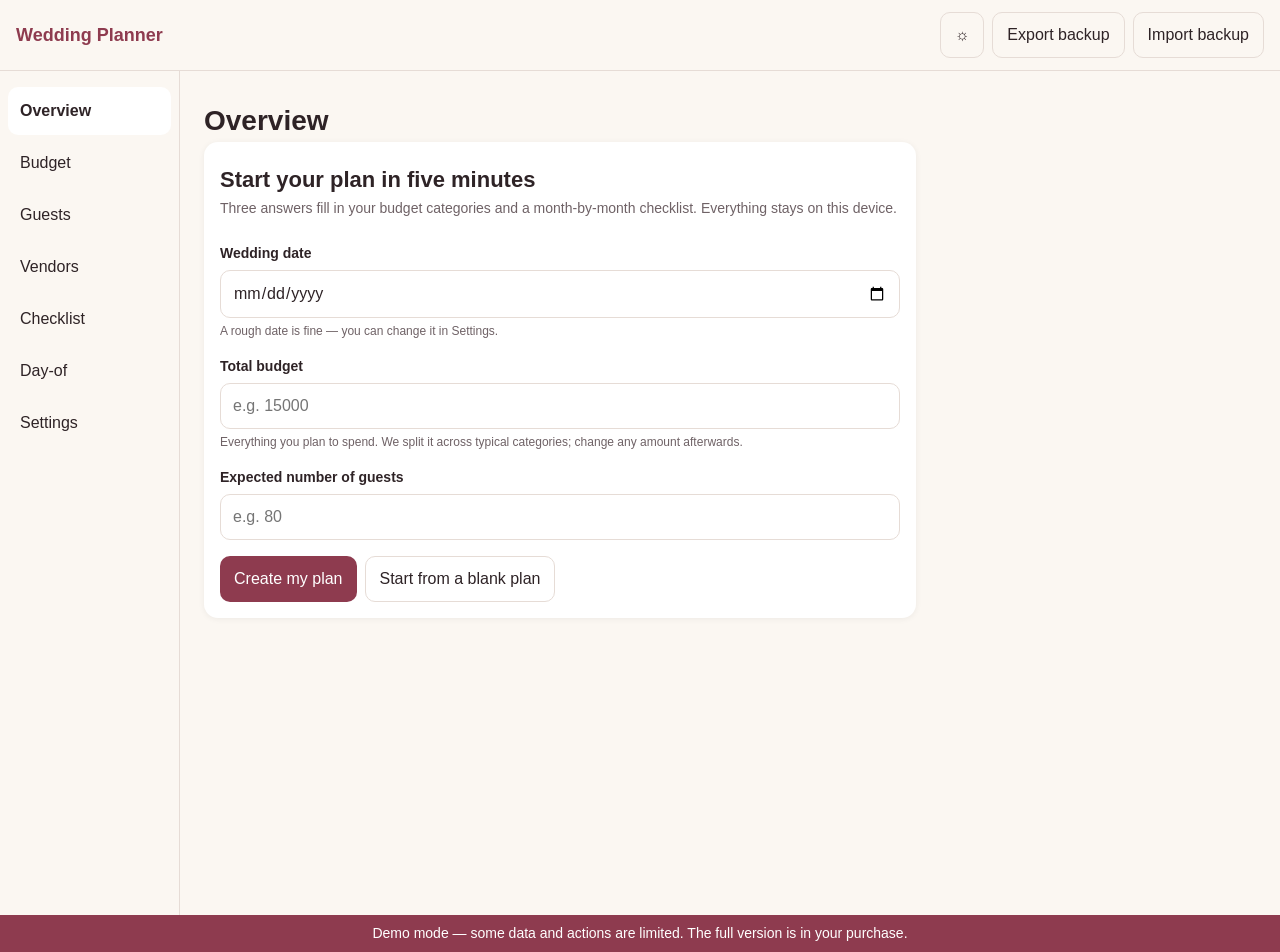
==== docs/index.html @ 84b7dcd5 "Initial deploy" ====
<!doctype html>
<html lang="en">
<head>
<meta charset="utf-8">
<meta name="viewport" content="width=device-width, initial-scale=1">
<title>Wedding Planner</title>
<style>
/* Design tokens — single source of truth for colors/spacing/radius/shadow/fonts.
   tools/app_template.html (the "simple" architecture) hand-syncs its own inline
   :root block to these same names/values (see tests/test_app.py's token-drift
   test) since it must stay single-file and can't @import this file. Change a
   value here AND there, never one without the other. */
/* Breakpoints (documented here, not as custom properties — media queries need
   literal px): 480 = small phone, 680 = nav collapses to a top bar (see
   01_components.css), 960 = wide desktop (two-column dashboard/workspace layouts
   via .grid-2, see 01_components.css). */
:root {
  --color-bg: #FBF7F2;
  --color-ink: #2E2326;
  --color-accent: #A8506A;
  --color-card: #fff;
  --color-muted: #6f6266;
  --color-border: #e6dcd6;
  --color-danger: #B3434B;

  /* Semantic feedback colors (banners, inline validation) — tinted background +
     an ink-like text color, same pairing convention as --color-danger above. */
  --color-success: #2F6B4F;
  --color-success-bg: #E3F0E7;
  --color-warning: #8A5A00;
  --color-warning-bg: #FBF0D9;
  --color-info: #2C5F8A;
  --color-info-bg: #E4EEF5;
  --color-error-bg: #F7E3E4;

  /* Solid button-background colors. Deliberately FIXED — the same value in both
     light and dark mode, unlike --color-accent/--color-danger above (which stay
     theme-adaptive for foreground/decorative use: chart fills, icons, borders,
     where lightening in dark mode is correct). A theme-adaptive color that gets
     LIGHTER in dark mode is wrong for a solid button background carrying white
     text — tests/test_app.py's contrast tests + validators/app_check.py's
     check_color_contrast verify these two pairs hold >= 4.5:1 in both themes. */
  --color-primary: #8E3B4F;
  --color-on-primary: #fff;
  --color-danger-strong: #B3434B;
  --color-on-danger: #fff;

  --space-1: 4px;
  --space-2: 8px;
  --space-3: 12px;
  --space-4: 16px;
  --space-5: 24px;
  --space-6: 32px;

  --radius-sm: 10px;
  --radius-md: 14px;
  --radius-lg: 16px;
  --radius-full: 999px;

  --shadow-sm: 0 1px 6px rgba(0, 0, 0, .06);
  --shadow-md: 0 8px 24px rgba(0, 0, 0, .14);

  /* Type scale. h1/h2/h3 below use these; .text-sm/.text-xs/.caption are utility
     classes for secondary copy — see 01_components.css. */
  --text-xs: 0.75rem;
  --text-sm: 0.875rem;
  --text-base: 1rem;
  --text-lg: 1.125rem;
  --text-xl: 1.375rem;
  --text-2xl: 1.75rem;
  --leading-tight: 1.25;
  --leading-normal: 1.5;

  /* Named after the same brand families tools/fonts/ ships (used in the guide
     PDFs via tools/pdf_kit.py) — a browser with them installed renders on-brand;
     everyone else falls back to a clean system stack. The TTFs themselves are
     not embedded here (keeps the self-contained HTML small — see CLAUDE.md). */
  --font-body: "Nunito Sans", -apple-system, "Segoe UI", Roboto, Helvetica, Arial, sans-serif;
  --font-heading: "Quicksand", -apple-system, "Segoe UI", Roboto, Helvetica, Arial, sans-serif;
}
:root[data-theme="dark"] {
  --color-bg: #1D1619;
  --color-ink: #F0E6E8;
  --color-accent: #E0A0B2;
  --color-card: #29202A;
  --color-muted: #b3a5a9;
  --color-border: #43343a;
  --color-danger: #e58a92;

  --color-success: #8FCBA8;
  --color-success-bg: #1E3A2B;
  --color-warning: #E8C067;
  --color-warning-bg: #3A2F12;
  --color-info: #8FC1E8;
  --color-info-bg: #1C3246;
  --color-error-bg: #3A1F21;

  /* --color-primary/--color-on-primary/--color-danger-strong/--color-on-danger
     intentionally NOT overridden here — see the base :root comment above. */
}

* { box-sizing: border-box; }
body { margin: 0; font-family: var(--font-body); font-size: var(--text-base); line-height: var(--leading-normal); background: var(--color-bg); color: var(--color-ink); }
h1, h2, h3 { font-family: var(--font-heading); line-height: var(--leading-tight); margin: var(--space-2) 0 var(--space-1); }
h1 { font-size: var(--text-2xl); }
h2 { font-size: var(--text-xl); }
h3 { font-size: var(--text-lg); }

@media (prefers-reduced-motion: reduce) {
  *, *::before, *::after {
    animation-duration: 0.01ms !important;
    animation-iteration-count: 1 !important;
    transition-duration: 0.01ms !important;
    scroll-behavior: auto !important;
  }
}


/* Structural layout + reusable component classes. Shares every color/spacing/radius
   token with tools/app_template.html's inline <style> (see 00_tokens.css's header) —
   keep both in sync, verified by tests/test_app.py's token-drift/component tests. */
#app-header { display: flex; align-items: center; justify-content: space-between; padding: var(--space-3) var(--space-4); border-bottom: 1px solid var(--color-border); }
#app-controls { display: flex; gap: var(--space-2); }
#app-body { display: flex; min-height: calc(100vh - 56px); }
#view-nav { display: flex; flex-direction: column; gap: var(--space-1); width: 180px; padding: var(--space-4) var(--space-2); border-right: 1px solid var(--color-border); flex-shrink: 0; }
#view-nav button { text-align: left; background: transparent; border: 0; padding: var(--space-3) var(--space-3); border-radius: var(--radius-sm); font: inherit; color: var(--color-ink); cursor: pointer; }
#view-nav button[aria-current="page"] { background: var(--color-card); font-weight: 600; }
#view-root { flex: 1; padding: var(--space-5) var(--space-5) 60px; max-width: 760px; }
/* h1/h2/h3 sizing comes from 00_tokens.css's type scale. */
p.sub { margin: 0 0 var(--space-5); color: var(--color-muted); font-size: var(--text-sm); }

.card { background: var(--color-card); border-radius: var(--radius-md); padding: var(--space-4); margin-bottom: var(--space-4); box-shadow: var(--shadow-sm); }
.row { display: flex; gap: var(--space-2); }

input[type=text], input[type=number], textarea {
  flex: 1; min-width: 0; font: inherit; padding: 10px 12px;
  border: 1px solid var(--color-border); border-radius: var(--radius-sm);
  background: var(--color-card); color: var(--color-ink);
}

/* background/color use the FIXED --color-primary/--color-danger-strong pair (see
   00_tokens.css) — not --color-accent/--color-danger, whose dark-mode-lightened
   values drop white-text contrast well below WCAG AA when used as a solid fill. */
button { font: inherit; padding: 10px 14px; border: 0; border-radius: var(--radius-sm); background: var(--color-primary); color: var(--color-on-primary); cursor: pointer; }
button.ghost { background: transparent; color: var(--color-ink); border: 1px solid var(--color-border); }
button.danger { background: var(--color-danger-strong); color: var(--color-on-danger); }

:focus-visible { outline: 2px solid var(--color-accent); outline-offset: 2px; }

ul { list-style: none; padding: 0; margin: var(--space-3) 0 0; }
li { display: flex; align-items: center; justify-content: space-between; gap: var(--space-2); padding: 10px 0; border-top: 1px solid var(--color-border); }

/* Uses the fixed --color-primary pair, same contrast reasoning as buttons above —
   a persistent banner has the same white-text-on-solid-fill requirement. */
#demo-banner { text-align: center; padding: var(--space-2); margin: 0; background: var(--color-primary); color: var(--color-on-primary); font-size: var(--text-sm); }
#demo-banner[hidden] { display: none; }

/* Empty-state: a single reusable pattern for "nothing here yet" sections. */
.empty-state { text-align: center; padding: 40px var(--space-4); color: var(--color-muted); }
.empty-state strong { display: block; color: var(--color-ink); margin-bottom: var(--space-1); }

/* Toast/snackbar: transient feedback, dismissed by the caller via [hidden]. */
.toast {
  position: fixed; left: 50%; bottom: var(--space-4); transform: translateX(-50%);
  background: var(--color-ink); color: var(--color-bg); padding: 10px var(--space-4);
  border-radius: var(--radius-sm); box-shadow: var(--shadow-sm); font-size: .9rem;
}
.toast[hidden] { display: none; }

/* Banner/alert: persistent inline feedback (validation summaries, zone warnings),
   distinct from the transient floating .toast above. One semantic variant class
   required: success|warning|error|info. */
.banner { display: flex; align-items: flex-start; gap: var(--space-2); padding: var(--space-3) var(--space-4); border-radius: var(--radius-sm); font-size: var(--text-sm); margin-bottom: var(--space-4); }
.banner.success { background: var(--color-success-bg); color: var(--color-success); }
.banner.warning { background: var(--color-warning-bg); color: var(--color-warning); }
.banner.error { background: var(--color-error-bg); color: var(--color-danger); }
.banner.info { background: var(--color-info-bg); color: var(--color-info); }

/* Form field group: label + control + optional help text + error state. Wrap any
   existing input/textarea/select in a .field; add .has-error plus a .field-error
   element (role="alert" so screen readers announce it) when validation fails. */
.field { margin-bottom: var(--space-4); }
.field label { display: block; margin-bottom: 6px; font-weight: 600; font-size: var(--text-sm); }
.field .help { display: block; margin-top: 4px; color: var(--color-muted); font-size: var(--text-xs); }
.field.has-error input, .field.has-error textarea, .field.has-error select { border-color: var(--color-danger); }
.field-error { display: block; margin-top: 4px; color: var(--color-danger); font-size: var(--text-xs); }
select {
  flex: 1; min-width: 0; font: inherit; padding: 10px 12px;
  border: 1px solid var(--color-border); border-radius: var(--radius-sm);
  background: var(--color-card); color: var(--color-ink);
}

/* Table: header row, row separators, a horizontal-scroll wrapper for narrow
   screens so a wide table never breaks layout instead of silently clipping. */
.table-scroll { overflow-x: auto; margin-bottom: var(--space-4); }
table.table { width: 100%; border-collapse: collapse; font-size: var(--text-sm); }
table.table th { text-align: left; padding: var(--space-2) var(--space-3); color: var(--color-muted); font-weight: 600; border-bottom: 1px solid var(--color-border); }
table.table td { padding: var(--space-2) var(--space-3); border-bottom: 1px solid var(--color-border); }
table.table tbody tr:hover { background: var(--color-bg); }

/* Tabs: role="tablist"/"tab"/"tabpanel" convention. Toggling is handled by
   App.ui.initTabs(root) in main.js — this is presentation only. */
.tabs { display: flex; gap: var(--space-1); border-bottom: 1px solid var(--color-border); margin-bottom: var(--space-4); }
.tabs [role="tab"] { background: transparent; border: 0; border-bottom: 2px solid transparent; border-radius: 0; padding: var(--space-2) var(--space-3); color: var(--color-muted); cursor: pointer; }
.tabs [role="tab"][aria-selected="true"] { color: var(--color-ink); border-bottom-color: var(--color-primary); font-weight: 600; }
[role="tabpanel"][hidden] { display: none; }

/* Loading: a CSS-only spinner and a skeleton shimmer block. Both go static under
   prefers-reduced-motion (see 00_tokens.css's global rule). */
.spinner { width: 20px; height: 20px; border-radius: var(--radius-full); border: 2.5px solid var(--color-border); border-top-color: var(--color-primary); animation: spin 0.8s linear infinite; display: inline-block; }
@keyframes spin { to { transform: rotate(360deg); } }
.skeleton { background: var(--color-border); border-radius: var(--radius-sm); animation: skeleton-pulse 1.4s ease-in-out infinite; }
@keyframes skeleton-pulse { 0%, 100% { opacity: 1; } 50% { opacity: .5; } }

/* Modal: native <dialog> — no extra JS library needed for open/close/backdrop.
   .modal-header/.modal-body/.modal-footer are an optional structural convention
   for anything beyond a one-line confirm. */
dialog.modal { border: 0; border-radius: var(--radius-lg); padding: var(--space-5); max-width: 420px; width: 90%; box-shadow: var(--shadow-md); background: var(--color-card); color: var(--color-ink); }
dialog.modal::backdrop { background: rgba(0, 0, 0, .4); }
.modal-header { font-family: var(--font-heading); font-size: var(--text-lg); font-weight: 600; margin-bottom: var(--space-3); }
.modal-body { margin-bottom: var(--space-4); }
.modal-footer { display: flex; justify-content: flex-end; gap: var(--space-2); }

/* Accordion: native <details>/<summary> — Help/FAQ sections, no JS required. */
details.accordion { border-bottom: 1px solid var(--color-border); padding: var(--space-3) 0; }
details.accordion summary { cursor: pointer; font-weight: 600; }
details.accordion[open] summary { color: var(--color-primary); }
details.accordion .answer { margin-top: var(--space-2); color: var(--color-ink); }

/* Layout utilities for dashboard/workspace views: .stack is the default vertical
   flow (explicit for readability); .grid-2 goes two columns at >=680px. */
.stack { display: flex; flex-direction: column; gap: var(--space-4); }
.grid-2 { display: grid; grid-template-columns: 1fr; gap: var(--space-4); }
@media (min-width: 680px) {
  .grid-2 { grid-template-columns: 1fr 1fr; }
}

@media (max-width: 680px) {
  #app-body { flex-direction: column; }
  #view-nav { flex-direction: row; width: auto; overflow-x: auto; border-right: 0; border-bottom: 1px solid var(--color-border); }
  #view-root { max-width: none; padding: var(--space-4); }
  .tabs { overflow-x: auto; }
}


/* Wedding-planner additions on top of the shared design system. Colors come from the
   tokens in 00_tokens.css — no hard-coded hex here. */
#app-title { font-family: var(--font-heading); font-size: var(--text-lg); color: var(--color-primary); }
:root[data-theme="dark"] #app-title { color: var(--color-accent); }

input[type=date], input[type=time], input[type=text], input[type=number], select {
  width: 100%; font: inherit; padding: 10px 12px; border: 1px solid var(--color-border);
  border-radius: var(--radius-sm); background: var(--color-card); color: var(--color-ink);
}
.field input, .field select { width: 100%; }
input[type=checkbox] { width: 20px; height: 20px; accent-color: var(--color-primary); flex-shrink: 0; margin: 0; }
button.small { padding: 6px 10px; font-size: var(--text-sm); }
.row.wrap { flex-wrap: wrap; }
.caption { color: var(--color-muted); font-size: var(--text-xs); }
.nowrap { white-space: nowrap; }
.neg { color: var(--color-danger); font-weight: 600; }
table.table input.cell-input { width: 7.5em; padding: 6px 8px; }
table.table input.cell-input.invalid { border-color: var(--color-danger); }
tr.row-over td { background: var(--color-error-bg); }
tr.total-row td { font-weight: 700; border-top: 2px solid var(--color-border); }
table.table td select { width: auto; padding: 6px 8px; }

.stat-grid { display: grid; grid-template-columns: repeat(auto-fit, minmax(150px, 1fr)); gap: var(--space-3); margin-bottom: var(--space-4); }
.stat { background: var(--color-card); border-radius: var(--radius-md); padding: var(--space-3) var(--space-4); box-shadow: var(--shadow-sm); display: flex; flex-direction: column; gap: 2px; min-width: 0; }
.stat-label { font-size: var(--text-xs); color: var(--color-muted); text-transform: uppercase; letter-spacing: .04em; }
.stat-value { font-family: var(--font-heading); font-size: var(--text-xl); color: var(--color-primary); overflow-wrap: anywhere; }
:root[data-theme="dark"] .stat-value { color: var(--color-accent); }
.stat.bad .stat-value { color: var(--color-danger); }
.stat-sub { font-size: var(--text-xs); color: var(--color-muted); overflow-wrap: anywhere; }

.badge { font-size: var(--text-xs); color: var(--color-muted); border: 1px solid var(--color-border); border-radius: var(--radius-full); padding: 2px 10px; white-space: nowrap; }
label.check { display: flex; align-items: center; gap: var(--space-3); cursor: pointer; flex: 1; min-width: 0; }
label.check.done span { text-decoration: line-through; color: var(--color-muted); }
.progress { height: 10px; background: var(--color-border); border-radius: var(--radius-full); margin-top: var(--space-2); overflow: hidden; }
.progress > span { display: block; height: 100%; background: var(--color-primary); }
li { flex-wrap: wrap; }

#print-area { display: none; }
@media print {
  body.printing #app, body.printing dialog { display: none !important; }
  body.printing #print-area { display: block; padding: 0; color: #000; background: #fff; }
  body.printing .table { font-size: 12pt; }
  body.printing table.table th, body.printing table.table td { border-bottom: 1px solid #999; color: #000; }
}

</style>
</head>
<body>
<div id="app">
  <header id="app-header">
    <strong id="app-title">Wedding Planner</strong>
    <div id="app-controls">
      <button id="themeToggle" type="button" class="ghost" aria-label="Toggle dark mode">&#9788;</button>
      <button id="exportBtn" type="button" class="ghost">Export backup</button>
      <button id="importBtn" type="button" class="ghost">Import backup</button>
      <input id="importFile" type="file" accept="application/json" hidden>
    </div>
  </header>
  <div id="app-body">
    <nav id="view-nav" aria-label="Main navigation"></nav>
    <main id="view-root" data-active-view=""></main>
  </div>
  <p id="demo-banner" hidden>Demo mode — some data and actions are limited. The full version is in your purchase.</p>
</div>
<script>
window.APP_DEMO_MODE = true;

/* Minimal hash router. Each module (app_src/modules/*.js) registers a view on
 * App.views[id] = {navLabel, render(root)} and pushes id onto App.nav, in the order
 * it should appear in the nav. render(root) MUST set root.dataset.activeView = id and
 * replace root's content with that view's real markup (never just scroll to an anchor —
 * validators/app_check.py's multi-view check clicks every nav item and asserts both
 * data-active-view and the visible text actually change). */
(function () {
  window.App = window.App || { views: {}, nav: [] };

  function show(id) {
    var view = App.views[id];
    if (!view) {
      id = App.nav[0];
      view = App.views[id];
    }
    if (!view) return;
    view.render(document.getElementById('view-root'));
    document.querySelectorAll('#view-nav [data-nav]').forEach(function (b) {
      b.setAttribute('aria-current', b.dataset.nav === id ? 'page' : 'false');
    });
    if (location.hash !== '#' + id) location.hash = '#' + id;
  }

  function buildNav() {
    var nav = document.getElementById('view-nav');
    nav.innerHTML = '';
    App.nav.forEach(function (id) {
      var b = document.createElement('button');
      b.type = 'button';
      b.dataset.nav = id;
      b.textContent = App.views[id].navLabel;
      b.addEventListener('click', function () { show(id); });
      nav.appendChild(b);
    });
  }

  window.addEventListener('hashchange', function () { show(location.hash.slice(1)); });
  window.AppRouter = {
    init: function () {
      buildNav();
      show(location.hash.slice(1) || App.nav[0]);
    },
  };
})();


/* Shared helpers: safe DOM building (user-entered names are never parsed as HTML),
 * money in whole cents, dates, ids, the starting budget split and checklist, and a
 * print helper. Every view module below composes these. */
(function (g) {
  var App = g.App = g.App || { views: {}, nav: [] };

  /** h('div', {class, text, attrs:{}, on:{click}, dataset:{}}, ...children) */
  function h(tag, props) {
    var el = document.createElement(tag);
    var p = props || {};
    Object.keys(p).forEach(function (k) {
      var v = p[k];
      if (v == null || v === false) return;
      if (k === 'class') el.className = v;
      else if (k === 'text') el.textContent = v;
      else if (k === 'on') Object.keys(v).forEach(function (ev) { el.addEventListener(ev, v[ev]); });
      else if (k === 'dataset') Object.keys(v).forEach(function (d) { el.dataset[d] = v[d]; });
      else if (k === 'attrs') Object.keys(v).forEach(function (a) { if (v[a] != null && v[a] !== false) el.setAttribute(a, v[a] === true ? '' : v[a]); });
      else el[k] = v;
    });
    for (var i = 2; i < arguments.length; i++) append(el, arguments[i]);
    return el;
  }
  function append(el, child) {
    if (child == null || child === false) return;
    if (Array.isArray(child)) { child.forEach(function (c) { append(el, c); }); return; }
    el.appendChild(typeof child === 'string' || typeof child === 'number' ? document.createTextNode(String(child)) : child);
  }

  /* ---------- Money (whole cents) ---------- */
  function currency() { return App.store.get('currency', 'USD'); }
  function fmt(cents) {
    var c = Math.round(cents || 0);
    var whole = c % 100 === 0;
    try {
      return new Intl.NumberFormat(undefined, {
        style: 'currency', currency: currency(),
        minimumFractionDigits: whole ? 0 : 2, maximumFractionDigits: 2,
      }).format(c / 100);
    } catch (e) {
      return (c / 100).toFixed(whole ? 0 : 2);
    }
  }
  /** "1,234.50" / "1.234,50" / "12" -> cents, or null when it is not a number. */
  function parseMoney(str) {
    var s = String(str == null ? '' : str).replace(/[^\d.,-]/g, '');
    if (!s || s === '-' || s === '.' || s === ',') return null;
    var hasDot = s.indexOf('.') >= 0, hasComma = s.indexOf(',') >= 0;
    if (hasDot && hasComma) {
      if (s.lastIndexOf(',') > s.lastIndexOf('.')) s = s.replace(/\./g, '').replace(',', '.');
      else s = s.replace(/,/g, '');
    } else if (hasComma) {
      s = /,\d{1,2}$/.test(s) ? s.replace(',', '.') : s.replace(/,/g, '');
    }
    var n = parseFloat(s);
    return isFinite(n) ? Math.round(n * 100) : null;
  }
  function inputMoney(cents) {
    if (!cents) return '';
    var v = cents / 100;
    return v % 1 === 0 ? String(v) : v.toFixed(2);
  }

  /* ---------- Dates ---------- */
  function parseISO(iso) {
    var m = /^(\d{4})-(\d{2})-(\d{2})$/.exec(iso || '');
    return m ? new Date(+m[1], +m[2] - 1, +m[3]) : null;
  }
  function today() { var d = new Date(); return new Date(d.getFullYear(), d.getMonth(), d.getDate()); }
  function daysUntil(iso) {
    var d = parseISO(iso);
    return d ? Math.round((d - today()) / 86400000) : null;
  }
  function fmtDate(d) {
    try { return new Intl.DateTimeFormat(undefined, { month: 'short', day: 'numeric', year: 'numeric' }).format(d); }
    catch (e) { return d.toDateString(); }
  }
  function monthsBefore(iso, months) {
    var d = parseISO(iso);
    if (!d) return null;
    return new Date(d.getFullYear(), d.getMonth() - months, d.getDate());
  }

  function uid() { return Date.now().toString(36) + Math.random().toString(36).slice(2, 6); }

  /* ---------- Starting data (all of it is editable by the buyer) ---------- */
  var BUDGET_SPLIT = [
    ['Venue & catering', 45], ['Photo & video', 10], ['Attire & beauty', 9],
    ['Flowers & decor', 8], ['Music & entertainment', 7], ['Rings', 3],
    ['Stationery & invitations', 3], ['Officiant & legal', 2], ['Transport', 2],
    ['Gifts & favors', 2], ['Miscellaneous & buffer', 9],
  ];
  /** [title, months before the wedding] */
  var TASKS = [
    ['Decide your total budget and who is contributing', 12], ['Draft a first guest list', 12], ['Pick a season and a rough date range', 12],
    ['Book the venue', 10], ['Book a photographer / videographer', 10],
    ['Book the caterer (if the venue does not include one)', 9], ['Start looking at attire', 9], ['Book the officiant', 9],
    ['Order save-the-dates and invitations', 6], ['Book music or a DJ', 6], ['Book the florist', 6], ['Plan the honeymoon', 6],
    ['Order attire', 4], ['Book transport', 4], ['Plan the order of the ceremony', 4],
    ['Send invitations', 3], ['Arrange rooms for out-of-town guests', 3],
    ['Choose the final menu', 2], ['Check the marriage license requirements where you are marrying', 2], ['Buy the rings', 2],
    ['Confirm the final headcount with the caterer', 1], ['Make the seating plan', 1], ['Confirm arrival times with every vendor', 1], ['Write your vows', 1],
    ['Pay the final vendor balances', 0], ['Give the day-of timeline to your wedding party', 0], ['Pack for the wedding day', 0],
  ];
  var TIMELINE = [
    ['09:00', 'Hair and makeup begin', ''], ['12:00', 'Photographer arrives', ''], ['13:30', 'Get dressed', ''],
    ['14:30', 'Guests arrive and are seated', ''], ['15:00', 'Ceremony', ''], ['15:45', 'Group photos', ''],
    ['17:00', 'Reception begins', ''], ['18:00', 'Dinner', ''], ['19:30', 'First dance and speeches', ''], ['23:00', 'Last dance and send-off', ''],
  ];

  /** Splits `total` cents across the budget percentages; the cents always add back up exactly. */
  function splitBudget(total) {
    var out = [], used = 0;
    BUDGET_SPLIT.forEach(function (row, i) {
      var amt = i === BUDGET_SPLIT.length - 1 ? total - used : Math.round(total * row[1] / 100);
      used += amt;
      out.push({ id: uid(), name: row[0], est: amt, actual: 0, paid: 0 });
    });
    return out;
  }

  /* ---------- Small shared UI pieces ---------- */
  function field(id, label, control, help) {
    return h('div', { class: 'field' },
      h('label', { attrs: { for: id }, text: label }), control,
      help ? h('span', { class: 'help', text: help }) : null,
      h('span', { class: 'field-error', attrs: { role: 'alert' } }));
  }
  function setError(fieldEl, message) {
    fieldEl.classList.add('has-error');
    fieldEl.querySelector('.field-error').textContent = message;
    var c = fieldEl.querySelector('input,select');
    if (c) { c.setAttribute('aria-invalid', 'true'); c.focus(); }
  }
  function clearErrors(root) {
    root.querySelectorAll('.field.has-error').forEach(function (f) {
      f.classList.remove('has-error');
      f.querySelector('.field-error').textContent = '';
      var c = f.querySelector('input,select');
      if (c) c.removeAttribute('aria-invalid');
    });
  }
  function banner(kind, text) { return h('div', { class: 'banner ' + kind, attrs: { role: kind === 'error' || kind === 'warning' ? 'alert' : 'status' }, text: text }); }
  function stat(label, value, sub, tone) {
    return h('div', { class: 'stat' + (tone ? ' ' + tone : '') },
      h('span', { class: 'stat-label', text: label }), h('strong', { class: 'stat-value', text: value }),
      sub ? h('span', { class: 'stat-sub', text: sub }) : null);
  }
  function emptyState(title, text) {
    return h('div', { class: 'empty-state' }, h('strong', { text: title }), text ? h('span', { text: text }) : null);
  }
  function tableWrap(table) { return h('div', { class: 'table-scroll' }, table); }

  /** Native <dialog> confirm. Resolves true on confirm. */
  function confirmDialog(title, message, confirmLabel) {
    return new Promise(function (resolve) {
      var done = false;
      var dlg = h('dialog', { class: 'modal' });
      function finish(v) { done = true; resolve(v); if (dlg.open) dlg.close(); }
      dlg.appendChild(h('div', { class: 'modal-header', text: title }));
      dlg.appendChild(h('div', { class: 'modal-body', text: message }));
      dlg.appendChild(h('div', { class: 'modal-footer' },
        h('button', { type: 'button', class: 'ghost', text: 'Cancel', on: { click: function () { finish(false); } } }),
        h('button', { type: 'button', class: 'danger', text: confirmLabel || 'Confirm', on: { click: function () { finish(true); } } })));
      dlg.addEventListener('close', function () { dlg.remove(); if (!done) resolve(false); });
      document.body.appendChild(dlg);
      dlg.showModal();
    });
  }

  /** Prints just `title` + a copy of `node` (nothing else on the page). */
  function printSheet(title, node) {
    var old = document.getElementById('print-area');
    if (old) old.remove();
    var area = h('div', { id: 'print-area' }, h('h1', { text: title }), node.cloneNode(true));
    document.body.appendChild(area);
    document.body.classList.add('printing');
    var cleaned = false;
    function cleanup() {
      if (cleaned) return;
      cleaned = true;
      document.body.classList.remove('printing');
      area.remove();
    }
    window.addEventListener('afterprint', cleanup, { once: true });
    setTimeout(cleanup, 60000);
    window.print();
  }

  App.core = {
    h: h, fmt: fmt, parseMoney: parseMoney, inputMoney: inputMoney,
    parseISO: parseISO, today: today, daysUntil: daysUntil, fmtDate: fmtDate, monthsBefore: monthsBefore,
    uid: uid, splitBudget: splitBudget, TASKS: TASKS, TIMELINE: TIMELINE, BUDGET_SPLIT: BUDGET_SPLIT,
    field: field, setError: setError, clearErrors: clearErrors, banner: banner, stat: stat,
    emptyState: emptyState, tableWrap: tableWrap, confirmDialog: confirmDialog, printSheet: printSheet,
  };
})(window);


/* Data access + every computed number the app shows. Keeping the arithmetic in one
 * place (all in whole cents / whole people) is what the audit's totals checks rely on. */
(function (g) {
  var App = g.App = g.App || { views: {}, nav: [] };
  var C = App.core;

  var D = App.data = {
    wedding: function () { return App.store.get('wedding', { setupDone: false, date: '', budget: 0, guests: 0 }); },
    saveWedding: function (w) { App.store.set('wedding', w); },
    list: function (key) { return App.store.get(key, []); },
    save: function (key, arr) { App.store.set(key, arr); },

    budgetTotals: function () {
      var cats = D.list('budget'), t = { est: 0, actual: 0, paid: 0, over: [] };
      cats.forEach(function (c) {
        t.est += c.est || 0; t.actual += c.actual || 0; t.paid += c.paid || 0;
        if ((c.actual || 0) > (c.est || 0)) t.over.push(c);
      });
      var budget = D.wedding().budget || 0;
      t.budget = budget;
      t.remaining = budget - t.actual;          // what is left of the total budget after real spending
      t.planGap = t.est - budget;               // > 0 when the plan adds up to more than the total budget
      return t;
    },

    guestTotals: function () {
      var gs = D.list('guests'), t = { entries: gs.length, invited: 0, yes: 0, no: 0, pending: 0, tables: {} };
      gs.forEach(function (x) {
        var n = x.party || 1;
        t.invited += n;
        if (x.rsvp === 'yes') t.yes += n; else if (x.rsvp === 'no') t.no += n; else t.pending += n;
        var label = (x.table || '').trim();
        if (label && x.rsvp !== 'no') t.tables[label] = (t.tables[label] || 0) + n;
      });
      return t;
    },

    vendorTotals: function () {
      var vs = D.list('vendors'), t = { quote: 0, depositDue: 0, depositPaid: 0, next: null };
      vs.forEach(function (v) {
        t.quote += v.quote || 0;
        if (v.depositPaid) t.depositPaid += v.deposit || 0; else t.depositDue += v.deposit || 0;
        if (!v.depositPaid && v.due && (!t.next || v.due < t.next.due)) t.next = v;
      });
      return t;
    },

    taskTotals: function () {
      var ts = D.list('tasks'), done = 0;
      ts.forEach(function (x) { if (x.done) done += 1; });
      return { total: ts.length, done: done };
    },

    /** Months-out groups, soonest-to-do first (largest months-out first). */
    taskGroups: function () {
      var groups = {};
      D.list('tasks').forEach(function (t) { (groups[t.months] = groups[t.months] || []).push(t); });
      return Object.keys(groups).map(Number).sort(function (a, b) { return b - a; })
        .map(function (m) { return { months: m, tasks: groups[m] }; });
    },

    monthsLabel: function (m) {
      if (m >= 12) return '12 or more months before';
      if (m === 0) return 'Wedding week';
      return m + (m === 1 ? ' month' : ' months') + ' before';
    },

    CURRENCIES: ['USD', 'EUR', 'GBP', 'CAD', 'AUD', 'NZD', 'CHF', 'SEK', 'NOK', 'DKK', 'MAD', 'AED', 'ZAR', 'INR', 'MXN', 'BRL', 'JPY'],
  };
})(window);


/* Overview: first-launch guided setup, then the countdown and the numbers that matter. */
(function (g) {
  var App = g.App = g.App || { views: {}, nav: [] };
  var C = App.core, D = App.data, h = C.h;

  function renderSetup(root) {
    var date = h('input', { type: 'date', id: 'setupDate' });
    var budget = h('input', { type: 'text', id: 'setupBudget', attrs: { inputmode: 'decimal', placeholder: 'e.g. 15000' } });
    var guests = h('input', { type: 'number', id: 'setupGuests', attrs: { min: '1', max: '2000', placeholder: 'e.g. 80' } });
    var fDate = C.field('setupDate', 'Wedding date', date, 'A rough date is fine — you can change it in Settings.');
    var fBudget = C.field('setupBudget', 'Total budget', budget, 'Everything you plan to spend. We split it across typical categories; change any amount afterwards.');
    var fGuests = C.field('setupGuests', 'Expected number of guests', guests);
    var form = h('div', { class: 'card' },
      h('h2', { text: 'Start your plan in five minutes' }),
      h('p', { class: 'sub', text: 'Three answers fill in your budget categories and a month-by-month checklist. Everything stays on this device.' }),
      fDate, fBudget, fGuests,
      h('div', { class: 'row' },
        h('button', { type: 'button', id: 'setupBtn', text: 'Create my plan' }),
        h('button', { type: 'button', id: 'skipSetupBtn', class: 'ghost', text: 'Start from a blank plan' })));
    root.appendChild(form);

    form.querySelector('#setupBtn').addEventListener('click', function () {
      C.clearErrors(form);
      var d = date.value, total = C.parseMoney(budget.value), n = parseInt(guests.value, 10);
      if (!C.parseISO(d)) return C.setError(fDate, 'Pick the wedding date.');
      if (total == null || total <= 0) return C.setError(fBudget, 'Enter your total budget as a number above zero.');
      if (!(n >= 1 && n <= 2000)) return C.setError(fGuests, 'Enter a guest count between 1 and 2000.');
      D.saveWedding({ setupDone: true, date: d, budget: total, guests: n });
      D.save('budget', C.splitBudget(total));
      D.save('tasks', C.TASKS.map(function (t) { return { id: C.uid(), title: t[0], months: t[1], done: false }; }));
      App.views.overview.render(root);
    });
    form.querySelector('#skipSetupBtn').addEventListener('click', function () {
      D.saveWedding({ setupDone: true, date: '', budget: 0, guests: 0 });
      App.views.overview.render(root);
    });
  }

  function countdown(w) {
    var n = C.daysUntil(w.date);
    if (n == null) return C.stat('Days to go', '—', 'Add your wedding date in Settings');
    if (n > 1) return C.stat('Days to go', String(n), C.fmtDate(C.parseISO(w.date)));
    if (n === 1) return C.stat('Days to go', '1', 'Tomorrow');
    if (n === 0) return C.stat('Days to go', 'Today', 'Congratulations!');
    return C.stat('Wedding date', 'Passed', C.fmtDate(C.parseISO(w.date)));
  }

  function renderDash(root) {
    var w = D.wedding(), b = D.budgetTotals(), gt = D.guestTotals(), vt = D.vendorTotals(), tt = D.taskTotals();
    root.appendChild(h('p', { class: 'sub', text: 'Your wedding at a glance.' }));

    var warnings = [];
    if (b.over.length) warnings.push(b.over.length + (b.over.length === 1 ? ' budget category is' : ' budget categories are') + ' over its estimate.');
    if (b.budget > 0 && b.planGap > 0) warnings.push('Your category estimates add up to ' + C.fmt(b.planGap) + ' more than your total budget.');
    warnings.forEach(function (t) { root.appendChild(C.banner('warning', t)); });

    var hasBudget = b.budget > 0;
    root.appendChild(h('div', { class: 'stat-grid' },
      countdown(w),
      C.stat('Budget left', hasBudget ? C.fmt(b.remaining) : '—', hasBudget ? 'of ' + C.fmt(b.budget) + ' total · ' + C.fmt(b.actual) + ' spent' : 'Add a total budget in Settings', hasBudget && b.remaining < 0 ? 'bad' : ''),
      C.stat('Guests confirmed', String(gt.yes), gt.invited ? 'of ' + gt.invited + ' invited · ' + gt.pending + ' waiting to reply' : 'No guests added yet'),
      C.stat('Checklist', tt.total ? tt.done + ' / ' + tt.total : '—', tt.total ? 'tasks done' : 'No tasks yet'),
      C.stat('Deposits still due', C.fmt(vt.depositDue), vt.next ? 'Next: ' + vt.next.name + (vt.next.due ? ' by ' + C.fmtDate(C.parseISO(vt.next.due)) : '') : 'No deposits due')));

    var next = D.list('tasks').filter(function (t) { return !t.done; })
      .sort(function (a, b2) { return b2.months - a.months; }).slice(0, 5);
    var card = h('div', { class: 'card' }, h('h2', { text: 'Next up' }));
    if (!next.length) {
      card.appendChild(C.emptyState(tt.total ? 'Everything is checked off' : 'No tasks yet', tt.total ? 'Nice work.' : 'Add tasks in the Checklist view.'));
    } else {
      var ul = h('ul');
      next.forEach(function (t) {
        var cb = h('input', { type: 'checkbox', attrs: { 'aria-label': 'Mark done: ' + t.title } });
        cb.addEventListener('change', function () {
          var all = D.list('tasks');
          all.forEach(function (x) { if (x.id === t.id) x.done = cb.checked; });
          D.save('tasks', all);
          App.views.overview.render(root);
        });
        ul.appendChild(h('li', null, h('label', { class: 'check' }, cb, h('span', { text: t.title })),
          h('span', { class: 'badge', text: D.monthsLabel(t.months) })));
      });
      card.appendChild(ul);
    }
    root.appendChild(card);
  }

  App.views.overview = {
    navLabel: 'Overview',
    render: function (root) {
      root.dataset.activeView = 'overview';
      root.innerHTML = '';
      root.appendChild(h('h1', { text: 'Overview' }));
      if (D.wedding().setupDone) renderDash(root); else renderSetup(root);
    },
  };
  App.nav.push('overview');
})(window);


/* Budget: categories with estimated / actual / paid, a left-to-spend column and an
 * over-budget warning (approved opportunity: overspend warnings). */
(function (g) {
  var App = g.App = g.App || { views: {}, nav: [] };
  var C = App.core, D = App.data, h = C.h;

  function moneyInput(cat, key, label, root) {
    var inp = h('input', { type: 'text', class: 'cell-input', value: C.inputMoney(cat[key]), attrs: { inputmode: 'decimal', 'aria-label': label + ' for ' + cat.name } });
    inp.addEventListener('change', function () {
      var v = inp.value.trim() === '' ? 0 : C.parseMoney(inp.value);
      if (v == null || v < 0) { inp.value = C.inputMoney(cat[key]); inp.classList.add('invalid'); return; }
      var all = D.list('budget');
      all.forEach(function (c) { if (c.id === cat.id) c[key] = v; });
      D.save('budget', all);
      App.views.budget.render(root);
    });
    return inp;
  }

  App.views.budget = {
    navLabel: 'Budget',
    render: function (root) {
      root.dataset.activeView = 'budget';
      root.innerHTML = '';
      var cats = D.list('budget'), t = D.budgetTotals();
      root.appendChild(h('h1', { text: 'Budget' }));
      root.appendChild(h('p', { class: 'sub', text: 'Estimate each category, then enter what you actually spend and what you have already paid.' }));

      if (t.over.length) root.appendChild(C.banner('warning', 'Over budget in: ' + t.over.map(function (c) { return c.name; }).join(', ') + '.'));
      if (t.budget > 0 && t.planGap > 0) root.appendChild(C.banner('warning', 'Your estimates add up to ' + C.fmt(t.planGap) + ' more than your total budget of ' + C.fmt(t.budget) + '.'));

      root.appendChild(h('div', { class: 'stat-grid' },
        C.stat('Total budget', t.budget ? C.fmt(t.budget) : '—', t.budget ? '' : 'Set it in Settings'),
        C.stat('Estimated', C.fmt(t.est)), C.stat('Actual spent', C.fmt(t.actual)),
        C.stat('Paid so far', C.fmt(t.paid)),
        C.stat('Budget left', t.budget ? C.fmt(t.remaining) : '—', 'total budget minus actual', t.budget && t.remaining < 0 ? 'bad' : '')));

      var card = h('div', { class: 'card' });
      if (!cats.length) {
        card.appendChild(C.emptyState('No categories yet', 'Add your first category below, or finish the setup on the Overview view.'));
      } else {
        var tbody = h('tbody');
        cats.forEach(function (c) {
          var left = (c.est || 0) - (c.actual || 0);
          var del = h('button', { type: 'button', class: 'ghost small', text: 'Remove', attrs: { 'aria-label': 'Remove ' + c.name } });
          del.addEventListener('click', function () {
            C.confirmDialog('Remove "' + c.name + '"?', 'This removes the category and its amounts.', 'Remove').then(function (ok) {
              if (!ok) return;
              D.save('budget', D.list('budget').filter(function (x) { return x.id !== c.id; }));
              App.views.budget.render(root);
            });
          });
          tbody.appendChild(h('tr', { class: left < 0 ? 'row-over' : '' },
            h('td', { text: c.name }),
            h('td', null, moneyInput(c, 'est', 'Estimate', root)),
            h('td', null, moneyInput(c, 'actual', 'Actual', root)),
            h('td', null, moneyInput(c, 'paid', 'Paid', root)),
            h('td', { class: left < 0 ? 'neg' : '', text: left < 0 ? 'Over by ' + C.fmt(-left) : C.fmt(left) + ' left' }),
            h('td', null, del)));
        });
        tbody.appendChild(h('tr', { class: 'total-row' },
          h('td', { text: 'Total' }), h('td', { text: C.fmt(t.est) }), h('td', { text: C.fmt(t.actual) }),
          h('td', { text: C.fmt(t.paid) }), h('td', { text: C.fmt(t.est - t.actual) + ' left' }), h('td')));
        card.appendChild(C.tableWrap(h('table', { class: 'table' },
          h('thead', null, h('tr', null, ['Category', 'Estimated', 'Actual', 'Paid', 'Left to spend', ''].map(function (x) { return h('th', { text: x }); }))),
          tbody)));
      }
      root.appendChild(card);

      var name = h('input', { type: 'text', id: 'catName', attrs: { maxlength: '60' } });
      var est = h('input', { type: 'text', id: 'catEst', attrs: { inputmode: 'decimal' } });
      var fName = C.field('catName', 'Category name', name), fEst = C.field('catEst', 'Estimated amount', est);
      var add = h('div', { class: 'card' }, h('h2', { text: 'Add a category' }), fName, fEst,
        h('button', { type: 'button', id: 'addCatBtn', text: 'Add category' }));
      add.querySelector('#addCatBtn').addEventListener('click', function () {
        C.clearErrors(add);
        var nm = name.value.trim(), v = est.value.trim() === '' ? 0 : C.parseMoney(est.value);
        if (!nm) return C.setError(fName, 'Give the category a name.');
        if (v == null || v < 0) return C.setError(fEst, 'Enter the estimate as a number, or leave it empty.');
        var all = D.list('budget');
        all.push({ id: C.uid(), name: nm, est: v, actual: 0, paid: 0 });
        D.save('budget', all);
        App.views.budget.render(root);
      });
      root.appendChild(add);
    },
  };
  App.nav.push('budget');
})(window);


/* Guests: RSVP status, party size, meal and table number; headcounts and per-table
 * counts; print. The public demo caps the list (DEMO_GUEST_LIMIT) — the one gated feature. */
(function (g) {
  var App = g.App = g.App || { views: {}, nav: [] };
  var C = App.core, D = App.data, h = C.h;
  var DEMO_GUEST_LIMIT = 10;
  var RSVP = [['pending', 'Waiting'], ['yes', 'Coming'], ['no', 'Declined']];

  function select(options, value, label) {
    var s = h('select', { attrs: { 'aria-label': label } });
    options.forEach(function (o) { s.appendChild(h('option', { value: o[0], text: o[1], selected: o[0] === value })); });
    return s;
  }
  function rsvpLabel(v) { return (RSVP.filter(function (r) { return r[0] === v; })[0] || RSVP[0])[1]; }

  App.views.guests = {
    navLabel: 'Guests',
    render: function (root) {
      root.dataset.activeView = 'guests';
      root.innerHTML = '';
      var guests = D.list('guests'), t = D.guestTotals();
      root.appendChild(h('h1', { text: 'Guests' }));
      root.appendChild(h('p', { class: 'sub', text: 'Who is invited, who is coming, what they eat and where they sit.' }));
      if (window.APP_DEMO_MODE) root.appendChild(C.banner('info', 'Demo: you can add up to ' + DEMO_GUEST_LIMIT + ' guests. The full version has no limit.'));

      var expected = D.wedding().guests;
      root.appendChild(h('div', { class: 'stat-grid' },
        C.stat('Invited', String(t.invited), expected ? 'of about ' + expected + ' planned' : 'people in total'),
        C.stat('Coming', String(t.yes), 'confirmed headcount'),
        C.stat('Waiting', String(t.pending), 'no reply yet'),
        C.stat('Declined', String(t.no))));

      var name = h('input', { type: 'text', id: 'guestName', attrs: { maxlength: '80', autocomplete: 'off' } });
      var party = h('input', { type: 'number', id: 'guestParty', value: '1', attrs: { min: '1', max: '20' } });
      var rsvp = select(RSVP, 'pending', 'RSVP'); rsvp.id = 'guestRsvp';
      var meal = h('input', { type: 'text', id: 'guestMeal', attrs: { maxlength: '40' } });
      var table = h('input', { type: 'text', id: 'guestTable', attrs: { maxlength: '20' } });
      var fName = C.field('guestName', 'Guest name', name), fParty = C.field('guestParty', 'People in this party', party);
      var form = h('div', { class: 'card' }, h('h2', { text: 'Add a guest' }), fName,
        h('div', { class: 'grid-2' }, fParty, C.field('guestRsvp', 'RSVP', rsvp)),
        h('div', { class: 'grid-2' }, C.field('guestMeal', 'Meal choice', meal, 'Optional'), C.field('guestTable', 'Table number or name', table, 'Optional')),
        h('button', { type: 'button', id: 'addGuestBtn', text: 'Add guest' }));
      form.querySelector('#addGuestBtn').addEventListener('click', function () {
        C.clearErrors(form);
        var nm = name.value.trim(), n = parseInt(party.value, 10);
        if (!nm) return C.setError(fName, 'Enter the guest’s name.');
        if (!(n >= 1 && n <= 20)) return C.setError(fParty, 'Enter between 1 and 20 people.');
        if (window.APP_DEMO_MODE && guests.length >= DEMO_GUEST_LIMIT) {
          root.insertBefore(C.banner('warning', 'The demo is limited to ' + DEMO_GUEST_LIMIT + ' guests. The full version has no limit.'), form);
          return;
        }
        var all = D.list('guests');
        all.push({ id: C.uid(), name: nm, party: n, rsvp: rsvp.value, meal: meal.value.trim(), table: table.value.trim() });
        D.save('guests', all);
        App.views.guests.render(root);
      });
      root.appendChild(form);

      var listCard = h('div', { class: 'card' }, h('h2', { text: 'Guest list' }));
      if (!guests.length) {
        listCard.appendChild(C.emptyState('No guests yet', 'Add your first guest above.'));
      } else {
        var tbody = h('tbody');
        guests.forEach(function (x) {
          var sel = select(RSVP, x.rsvp || 'pending', 'RSVP for ' + x.name);
          sel.addEventListener('change', function () {
            var all = D.list('guests');
            all.forEach(function (y) { if (y.id === x.id) y.rsvp = sel.value; });
            D.save('guests', all);
            App.views.guests.render(root);
          });
          var del = h('button', { type: 'button', class: 'ghost small', text: 'Remove', attrs: { 'aria-label': 'Remove ' + x.name } });
          del.addEventListener('click', function () {
            D.save('guests', D.list('guests').filter(function (y) { return y.id !== x.id; }));
            App.views.guests.render(root);
          });
          tbody.appendChild(h('tr', null, h('td', { text: x.name }), h('td', { text: String(x.party || 1) }), h('td', null, sel),
            h('td', { text: x.meal || '—' }), h('td', { text: x.table || '—' }), h('td', { class: 'no-print' }, del)));
        });
        var tbl = h('table', { class: 'table', id: 'guestTable-list' },
          h('thead', null, h('tr', null, ['Name', 'People', 'RSVP', 'Meal', 'Table', ''].map(function (x) { return h('th', { text: x }); }))), tbody);
        listCard.appendChild(C.tableWrap(tbl));
        listCard.appendChild(h('button', { type: 'button', id: 'printGuestsBtn', class: 'ghost', text: 'Print guest list', on: { click: function () {
          // Printable copy: plain text for RSVP instead of dropdowns, no Remove column.
          var pt = h('table', { class: 'table' },
            h('thead', null, h('tr', null, ['Name', 'People', 'RSVP', 'Meal', 'Table'].map(function (x) { return h('th', { text: x }); }))),
            h('tbody', null, D.list('guests').map(function (x) {
              return h('tr', null, h('td', { text: x.name }), h('td', { text: String(x.party || 1) }), h('td', { text: rsvpLabel(x.rsvp) }),
                h('td', { text: x.meal || '' }), h('td', { text: x.table || '' }));
            })));
          C.printSheet('Guest list — ' + t.yes + ' coming, ' + t.pending + ' waiting', pt);
        } } }));
      }
      root.appendChild(listCard);

      var tableNames = Object.keys(t.tables).sort(function (a, b) { return a.localeCompare(b, undefined, { numeric: true }); });
      var tcard = h('div', { class: 'card' }, h('h2', { text: 'People per table' }));
      if (!tableNames.length) tcard.appendChild(C.emptyState('No tables assigned', 'Give guests a table number and the headcount per table appears here.'));
      else {
        var ul = h('ul');
        tableNames.forEach(function (n) { ul.appendChild(h('li', null, h('span', { text: 'Table ' + n }), h('strong', { text: String(t.tables[n]) }))); });
        tcard.appendChild(ul);
      }
      root.appendChild(tcard);
    },
  };
  App.nav.push('guests');
})(window);


/* Vendors: contact, quote, deposit and the date it is due. */
(function (g) {
  var App = g.App = g.App || { views: {}, nav: [] };
  var C = App.core, D = App.data, h = C.h;

  App.views.vendors = {
    navLabel: 'Vendors',
    render: function (root) {
      root.dataset.activeView = 'vendors';
      root.innerHTML = '';
      var vendors = D.list('vendors'), t = D.vendorTotals();
      root.appendChild(h('h1', { text: 'Vendors' }));
      root.appendChild(h('p', { class: 'sub', text: 'Everyone you are hiring, what they quoted and which deposits are still due.' }));

      root.appendChild(h('div', { class: 'stat-grid' },
        C.stat('Total quotes', C.fmt(t.quote), vendors.length + (vendors.length === 1 ? ' vendor' : ' vendors')),
        C.stat('Deposits paid', C.fmt(t.depositPaid)),
        C.stat('Deposits still due', C.fmt(t.depositDue), t.next ? 'Next: ' + t.next.name : 'None due')));

      var name = h('input', { type: 'text', id: 'vendorName', attrs: { maxlength: '80' } });
      var kind = h('input', { type: 'text', id: 'vendorKind', attrs: { maxlength: '40' } });
      var contact = h('input', { type: 'text', id: 'vendorContact', attrs: { maxlength: '120' } });
      var quote = h('input', { type: 'text', id: 'vendorQuote', attrs: { inputmode: 'decimal' } });
      var deposit = h('input', { type: 'text', id: 'vendorDeposit', attrs: { inputmode: 'decimal' } });
      var due = h('input', { type: 'date', id: 'vendorDue' });
      var fName = C.field('vendorName', 'Vendor name', name), fQuote = C.field('vendorQuote', 'Quoted price', quote), fDep = C.field('vendorDeposit', 'Deposit amount', deposit);
      var form = h('div', { class: 'card' }, h('h2', { text: 'Add a vendor' }), fName,
        h('div', { class: 'grid-2' }, C.field('vendorKind', 'What they do', kind, 'For example photographer, caterer'), C.field('vendorContact', 'Phone or email', contact)),
        h('div', { class: 'grid-2' }, fQuote, fDep),
        C.field('vendorDue', 'Deposit due date', due, 'Optional'),
        h('button', { type: 'button', id: 'addVendorBtn', text: 'Add vendor' }));
      form.querySelector('#addVendorBtn').addEventListener('click', function () {
        C.clearErrors(form);
        var nm = name.value.trim();
        var q = quote.value.trim() === '' ? 0 : C.parseMoney(quote.value);
        var d = deposit.value.trim() === '' ? 0 : C.parseMoney(deposit.value);
        if (!nm) return C.setError(fName, 'Enter the vendor’s name.');
        if (q == null || q < 0) return C.setError(fQuote, 'Enter the quote as a number, or leave it empty.');
        if (d == null || d < 0) return C.setError(fDep, 'Enter the deposit as a number, or leave it empty.');
        var all = D.list('vendors');
        all.push({ id: C.uid(), name: nm, kind: kind.value.trim(), contact: contact.value.trim(), quote: q, deposit: d, due: C.parseISO(due.value) ? due.value : '', depositPaid: false });
        D.save('vendors', all);
        App.views.vendors.render(root);
      });
      root.appendChild(form);

      var card = h('div', { class: 'card' }, h('h2', { text: 'Your vendors' }));
      if (!vendors.length) {
        card.appendChild(C.emptyState('No vendors yet', 'Add the venue, photographer or caterer above.'));
      } else {
        var tbody = h('tbody');
        vendors.slice().sort(function (a, b) { return (a.due || '9999') < (b.due || '9999') ? -1 : 1; }).forEach(function (v) {
          var paid = h('input', { type: 'checkbox', checked: !!v.depositPaid, attrs: { 'aria-label': 'Deposit paid for ' + v.name } });
          paid.addEventListener('change', function () {
            var all = D.list('vendors');
            all.forEach(function (x) { if (x.id === v.id) x.depositPaid = paid.checked; });
            D.save('vendors', all);
            App.views.vendors.render(root);
          });
          var del = h('button', { type: 'button', class: 'ghost small', text: 'Remove', attrs: { 'aria-label': 'Remove ' + v.name } });
          del.addEventListener('click', function () {
            D.save('vendors', D.list('vendors').filter(function (x) { return x.id !== v.id; }));
            App.views.vendors.render(root);
          });
          var overdue = !v.depositPaid && v.due && C.daysUntil(v.due) < 0;
          tbody.appendChild(h('tr', null,
            h('td', null, h('strong', { text: v.name }), v.kind ? h('div', { class: 'caption', text: v.kind }) : null),
            h('td', { text: v.contact || '—' }), h('td', { text: v.quote ? C.fmt(v.quote) : '—' }),
            h('td', { text: v.deposit ? C.fmt(v.deposit) : '—' }),
            h('td', { class: overdue ? 'neg' : '', text: v.due ? C.fmtDate(C.parseISO(v.due)) + (overdue ? ' (overdue)' : '') : '—' }),
            h('td', null, paid), h('td', null, del)));
        });
        card.appendChild(C.tableWrap(h('table', { class: 'table' },
          h('thead', null, h('tr', null, ['Vendor', 'Contact', 'Quote', 'Deposit', 'Due', 'Paid', ''].map(function (x) { return h('th', { text: x }); }))),
          tbody)));
      }
      root.appendChild(card);
    },
  };
  App.nav.push('vendors');
})(window);


/* Checklist: tasks grouped by months before the wedding, with a "do by" date once a
 * wedding date is set. */
(function (g) {
  var App = g.App = g.App || { views: {}, nav: [] };
  var C = App.core, D = App.data, h = C.h;
  var MONTH_CHOICES = [12, 9, 6, 4, 3, 2, 1, 0];

  App.views.checklist = {
    navLabel: 'Checklist',
    render: function (root) {
      root.dataset.activeView = 'checklist';
      root.innerHTML = '';
      var tt = D.taskTotals(), w = D.wedding();
      root.appendChild(h('h1', { text: 'Checklist' }));
      root.appendChild(h('p', { class: 'sub', text: 'What to do and when, counted back from your wedding date.' }));

      var pct = tt.total ? Math.round(tt.done * 100 / tt.total) : 0;
      root.appendChild(h('div', { class: 'card' },
        h('strong', { text: tt.total ? tt.done + ' of ' + tt.total + ' tasks done' : 'No tasks yet' }),
        h('div', { class: 'progress', attrs: { role: 'progressbar', 'aria-valuemin': '0', 'aria-valuemax': '100', 'aria-valuenow': String(pct), 'aria-label': 'Checklist progress' } },
          h('span', { style: 'width:' + pct + '%' }))));
      if (!w.date) root.appendChild(C.banner('info', 'Add your wedding date in Settings to see a do-by date for each group.'));

      D.taskGroups().forEach(function (grp) {
        var when = w.date ? C.monthsBefore(w.date, grp.months) : null;
        var card = h('div', { class: 'card' },
          h('h2', { text: D.monthsLabel(grp.months) }),
          when ? h('p', { class: 'sub', text: 'Aim to finish by ' + C.fmtDate(when) }) : null);
        var ul = h('ul');
        grp.tasks.forEach(function (t) {
          var cb = h('input', { type: 'checkbox', checked: !!t.done, attrs: { 'aria-label': t.title } });
          cb.addEventListener('change', function () {
            var all = D.list('tasks');
            all.forEach(function (x) { if (x.id === t.id) x.done = cb.checked; });
            D.save('tasks', all);
            App.views.checklist.render(root);
          });
          var del = h('button', { type: 'button', class: 'ghost small', text: 'Remove', attrs: { 'aria-label': 'Remove task: ' + t.title } });
          del.addEventListener('click', function () {
            D.save('tasks', D.list('tasks').filter(function (x) { return x.id !== t.id; }));
            App.views.checklist.render(root);
          });
          ul.appendChild(h('li', null, h('label', { class: 'check' + (t.done ? ' done' : '') }, cb, h('span', { text: t.title })), del));
        });
        card.appendChild(ul);
        root.appendChild(card);
      });

      var title = h('input', { type: 'text', id: 'taskTitle', attrs: { maxlength: '120' } });
      var months = h('select', { id: 'taskMonths', attrs: { 'aria-label': 'When' } });
      MONTH_CHOICES.forEach(function (m) { months.appendChild(h('option', { value: String(m), text: D.monthsLabel(m), selected: m === 3 })); });
      var fTitle = C.field('taskTitle', 'New task', title);
      var add = h('div', { class: 'card' }, h('h2', { text: 'Add your own task' }), fTitle, C.field('taskMonths', 'When', months),
        h('button', { type: 'button', id: 'addTaskBtn', text: 'Add task' }));
      add.querySelector('#addTaskBtn').addEventListener('click', function () {
        C.clearErrors(add);
        var tl = title.value.trim();
        if (!tl) return C.setError(fTitle, 'Describe the task.');
        var all = D.list('tasks');
        all.push({ id: C.uid(), title: tl, months: parseInt(months.value, 10), done: false });
        D.save('tasks', all);
        App.views.checklist.render(root);
      });
      root.appendChild(add);
    },
  };
  App.nav.push('checklist');
})(window);


/* Day-of timeline: timed events kept in order, plus a print layout to hand to the
 * wedding party and vendors. */
(function (g) {
  var App = g.App = g.App || { views: {}, nav: [] };
  var C = App.core, D = App.data, h = C.h;

  function fmtTime(hhmm) {
    var m = /^(\d{1,2}):(\d{2})$/.exec(hhmm || '');
    if (!m) return hhmm || '';
    try { return new Intl.DateTimeFormat(undefined, { hour: 'numeric', minute: '2-digit' }).format(new Date(2000, 0, 1, +m[1], +m[2])); }
    catch (e) { return hhmm; }
  }
  function sorted() { return D.list('events').slice().sort(function (a, b) { return a.time < b.time ? -1 : a.time > b.time ? 1 : 0; }); }

  App.views.dayof = {
    navLabel: 'Day-of',
    render: function (root) {
      root.dataset.activeView = 'dayof';
      root.innerHTML = '';
      var events = sorted(), w = D.wedding();
      root.appendChild(h('h1', { text: 'Day-of timeline' }));
      root.appendChild(h('p', { class: 'sub', text: 'The wedding day, hour by hour. Events stay in time order.' }));

      var time = h('input', { type: 'time', id: 'eventTime' });
      var title = h('input', { type: 'text', id: 'eventTitle', attrs: { maxlength: '100' } });
      var note = h('input', { type: 'text', id: 'eventNote', attrs: { maxlength: '160' } });
      var fTime = C.field('eventTime', 'Time', time), fTitle = C.field('eventTitle', 'What happens', title);
      var form = h('div', { class: 'card' }, h('h2', { text: 'Add an event' }), h('div', { class: 'grid-2' }, fTime, fTitle),
        C.field('eventNote', 'Note or who is responsible', note, 'Optional'),
        h('div', { class: 'row' }, h('button', { type: 'button', id: 'addEventBtn', text: 'Add event' }),
          events.length ? null : h('button', { type: 'button', id: 'seedEventsBtn', class: 'ghost', text: 'Start from a typical timeline' })));
      form.querySelector('#addEventBtn').addEventListener('click', function () {
        C.clearErrors(form);
        if (!/^\d{1,2}:\d{2}$/.test(time.value)) return C.setError(fTime, 'Pick a time.');
        if (!title.value.trim()) return C.setError(fTitle, 'Say what happens.');
        var all = D.list('events');
        all.push({ id: C.uid(), time: time.value.length === 4 ? '0' + time.value : time.value, title: title.value.trim(), note: note.value.trim() });
        D.save('events', all);
        App.views.dayof.render(root);
      });
      var seed = form.querySelector('#seedEventsBtn');
      if (seed) seed.addEventListener('click', function () {
        D.save('events', C.TIMELINE.map(function (e) { return { id: C.uid(), time: e[0], title: e[1], note: e[2] }; }));
        App.views.dayof.render(root);
      });
      root.appendChild(form);

      var card = h('div', { class: 'card' }, h('h2', { text: 'Timeline' }));
      if (!events.length) {
        card.appendChild(C.emptyState('No events yet', 'Add the first event, or start from a typical timeline and edit it.'));
      } else {
        var tbody = h('tbody');
        events.forEach(function (e) {
          var del = h('button', { type: 'button', class: 'ghost small', text: 'Remove', attrs: { 'aria-label': 'Remove ' + e.title } });
          del.addEventListener('click', function () {
            D.save('events', D.list('events').filter(function (x) { return x.id !== e.id; }));
            App.views.dayof.render(root);
          });
          tbody.appendChild(h('tr', null, h('td', { class: 'nowrap', text: fmtTime(e.time) }), h('td', { text: e.title }), h('td', { text: e.note || '' }), h('td', null, del)));
        });
        card.appendChild(C.tableWrap(h('table', { class: 'table' },
          h('thead', null, h('tr', null, ['Time', 'Event', 'Note', ''].map(function (x) { return h('th', { text: x }); }))), tbody)));
        card.appendChild(h('button', { type: 'button', id: 'printTimelineBtn', class: 'ghost', text: 'Print timeline', on: { click: function () {
          var pt = h('table', { class: 'table' },
            h('thead', null, h('tr', null, ['Time', 'Event', 'Note'].map(function (x) { return h('th', { text: x }); }))),
            h('tbody', null, sorted().map(function (e) { return h('tr', null, h('td', { text: fmtTime(e.time) }), h('td', { text: e.title }), h('td', { text: e.note || '' })); })));
          C.printSheet('Wedding day timeline' + (w.date ? ' — ' + C.fmtDate(C.parseISO(w.date)) : ''), pt);
        } } }));
      }
      root.appendChild(card);
    },
  };
  App.nav.push('dayof');
})(window);


/* Settings: wedding details, display (currency + light/dark), and data (backup,
 * restore, reset). Tabs follow the shared role=tablist convention (App.ui.initTabs). */
(function (g) {
  var App = g.App = g.App || { views: {}, nav: [] };
  var C = App.core, D = App.data, h = C.h;

  function tab(id, label, selected) {
    return h('button', { type: 'button', id: 'tab-' + id, attrs: { role: 'tab', 'aria-controls': 'panel-' + id, 'aria-selected': selected ? 'true' : 'false' }, text: label });
  }
  function panel(id, hidden) {
    return h('div', { id: 'panel-' + id, attrs: { role: 'tabpanel', 'aria-labelledby': 'tab-' + id }, hidden: !!hidden });
  }

  App.views.settings = {
    navLabel: 'Settings',
    render: function (root) {
      root.dataset.activeView = 'settings';
      root.innerHTML = '';
      var w = D.wedding();
      root.appendChild(h('h1', { text: 'Settings' }));
      root.appendChild(h('p', { class: 'sub', text: 'Your wedding details, how the app looks, and your data. Everything stays on this device.' }));
      root.appendChild(h('div', { class: 'tabs', attrs: { role: 'tablist' } }, tab('wedding', 'Wedding', true), tab('display', 'Display', false), tab('data', 'Your data', false)));

      /* --- Wedding --- */
      var pW = panel('wedding', false);
      var date = h('input', { type: 'date', id: 'setDate', value: w.date || '' });
      var budget = h('input', { type: 'text', id: 'setBudget', value: C.inputMoney(w.budget), attrs: { inputmode: 'decimal' } });
      var guests = h('input', { type: 'number', id: 'setGuests', value: w.guests ? String(w.guests) : '', attrs: { min: '0', max: '2000' } });
      var fDate = C.field('setDate', 'Wedding date', date), fBudget = C.field('setBudget', 'Total budget', budget, 'Changing this does not rewrite your category estimates.'), fGuests = C.field('setGuests', 'Expected number of guests', guests);
      pW.appendChild(fDate); pW.appendChild(fBudget); pW.appendChild(fGuests);
      var msg = h('div');
      pW.appendChild(h('button', { type: 'button', id: 'saveDetailsBtn', text: 'Save details', on: { click: function () {
        C.clearErrors(pW); msg.innerHTML = '';
        var b = budget.value.trim() === '' ? 0 : C.parseMoney(budget.value);
        var n = guests.value.trim() === '' ? 0 : parseInt(guests.value, 10);
        if (date.value && !C.parseISO(date.value)) return C.setError(fDate, 'Pick a valid date.');
        if (b == null || b < 0) return C.setError(fBudget, 'Enter the budget as a number.');
        if (!(n >= 0 && n <= 2000)) return C.setError(fGuests, 'Enter a guest count between 0 and 2000.');
        D.saveWedding({ setupDone: true, date: date.value, budget: b, guests: n });
        msg.appendChild(C.banner('success', 'Saved.'));
      } } }));
      pW.appendChild(msg);
      root.appendChild(pW);

      /* --- Display --- */
      var pD = panel('display', true);
      var cur = h('select', { id: 'setCurrency', attrs: { 'aria-label': 'Currency' } });
      D.CURRENCIES.forEach(function (c) { cur.appendChild(h('option', { value: c, text: c, selected: c === App.store.get('currency', 'USD') })); });
      cur.addEventListener('change', function () { App.store.set('currency', cur.value); });
      pD.appendChild(C.field('setCurrency', 'Currency', cur, 'Only changes how amounts are shown.'));
      var themeBtn = h('button', { type: 'button', id: 'setThemeBtn', class: 'ghost' });
      function themeLabel() { themeBtn.textContent = App.store.get('theme', 'light') === 'dark' ? 'Switch to light mode' : 'Switch to dark mode'; }
      themeLabel();
      themeBtn.addEventListener('click', function () {
        var next = App.store.get('theme', 'light') === 'dark' ? 'light' : 'dark';
        App.store.set('theme', next);
        document.documentElement.setAttribute('data-theme', next);
        themeLabel();
      });
      pD.appendChild(h('div', { class: 'field' }, h('label', { text: 'Appearance' }), themeBtn));
      root.appendChild(pD);

      /* --- Data --- */
      var pDa = panel('data', true);
      pDa.appendChild(h('p', { text: 'There is no account. Your plan lives in this browser. Save a backup file to move to another device or to keep a copy.' }));
      pDa.appendChild(h('div', { class: 'row wrap' },
        h('button', { type: 'button', id: 'settingsExportBtn', text: 'Export backup', on: { click: function () { document.getElementById('exportBtn').click(); } } }),
        h('button', { type: 'button', id: 'settingsImportBtn', class: 'ghost', text: 'Import backup', on: { click: function () { document.getElementById('importBtn').click(); } } })));
      var counts = [['Budget categories', D.list('budget').length], ['Guests', D.list('guests').length], ['Vendors', D.list('vendors').length],
        ['Checklist tasks', D.list('tasks').length], ['Timeline events', D.list('events').length]];
      pDa.appendChild(C.tableWrap(h('table', { class: 'table' }, h('thead', null, h('tr', null, h('th', { text: 'Saved on this device' }), h('th', { text: 'Count' }))),
        h('tbody', null, counts.map(function (r) { return h('tr', null, h('td', { text: r[0] }), h('td', { text: String(r[1]) })); })))));
      pDa.appendChild(C.banner('warning', 'Resetting deletes your whole plan from this device. Export a backup first if you might want it back.'));
      pDa.appendChild(h('button', { type: 'button', id: 'resetBtn', class: 'danger', text: 'Reset all data', on: { click: function () {
        C.confirmDialog('Reset everything?', 'This deletes your budget, guests, vendors, checklist and timeline from this device.', 'Delete everything').then(function (ok) {
          if (!ok) return;
          ['wedding', 'budget', 'guests', 'vendors', 'tasks', 'events'].forEach(function (k) { App.store.set(k, k === 'wedding' ? { setupDone: false, date: '', budget: 0, guests: 0 } : []); });
          location.hash = '#overview';
          AppRouter.init();
        });
      } } }));
      root.appendChild(pDa);

      App.ui.initTabs(root);
    },
  };
  App.nav.push('settings');
})(window);


/* Orchestration: shared store (single localStorage blob, same backup-friendly pattern as
 * tools/app_template.html), theme toggle, export/import, demo-mode banner, router init.
 * Runs last, after every view module in app_src/modules/ has registered itself. */
(function () {
  var KEY = 'app-state-v1';

  function load() {
    try {
      var s = JSON.parse(localStorage.getItem(KEY));
      return s && typeof s === 'object' ? s : {};
    } catch (e) { return {}; }
  }
  function save(state) {
    try { localStorage.setItem(KEY, JSON.stringify(state)); } catch (e) {}
  }

  var state = load();
  window.App = window.App || { views: {}, nav: [] };
  App.store = {
    get: function (key, fallback) { return key in state ? state[key] : fallback; },
    set: function (key, value) { state[key] = value; save(state); },
    all: function () { return state; },
  };

  /* Shared UI helpers any view's render(root) can call after building its markup.
   * initTabs wires up the role="tablist"/"tab"/"tabpanel" convention (see
   * styles/01_components.css's .tabs): click a tab, show its panel, hide the
   * others. Pure DOM wiring — presentation lives entirely in CSS. */
  App.ui = {
    initTabs: function (root) {
      var tabs = root.querySelectorAll('[role="tab"]');
      tabs.forEach(function (tab) {
        tab.addEventListener('click', function () {
          var panelId = tab.getAttribute('aria-controls');
          tabs.forEach(function (t) { t.setAttribute('aria-selected', 'false'); });
          root.querySelectorAll('[role="tabpanel"]').forEach(function (p) { p.hidden = true; });
          tab.setAttribute('aria-selected', 'true');
          var panel = document.getElementById(panelId);
          if (panel) panel.hidden = false;
        });
      });
    },
  };

  function applyTheme() {
    var theme = App.store.get('theme', 'light');
    document.documentElement.setAttribute('data-theme', theme);
  }
  applyTheme();
  document.getElementById('themeToggle').addEventListener('click', function () {
    App.store.set('theme', App.store.get('theme', 'light') === 'dark' ? 'light' : 'dark');
    applyTheme();
  });

  document.getElementById('exportBtn').addEventListener('click', function () {
    var blob = new Blob([JSON.stringify(state, null, 2)], { type: 'application/json' });
    var a = document.createElement('a');
    a.href = URL.createObjectURL(blob);
    a.download = 'backup.json';
    a.click();
    setTimeout(function () { URL.revokeObjectURL(a.href); }, 1000);
  });
  document.getElementById('importBtn').addEventListener('click', function () {
    document.getElementById('importFile').click();
  });
  document.getElementById('importFile').addEventListener('change', function (e) {
    var f = e.target.files[0];
    if (!f) return;
    var r = new FileReader();
    r.onload = function () {
      try {
        var s = JSON.parse(r.result);
        if (s && typeof s === 'object') {
          state = s;
          save(state);
          applyTheme();
          AppRouter.init();
        } else {
          alert('This file is not a valid backup.');
        }
      } catch (err) {
        alert('This file is not a valid backup.');
      }
    };
    r.readAsText(f);
  });

  if (window.APP_DEMO_MODE) {
    document.getElementById('demo-banner').hidden = false;
  }

  AppRouter.init();
})();

</script>
</body>
</html>
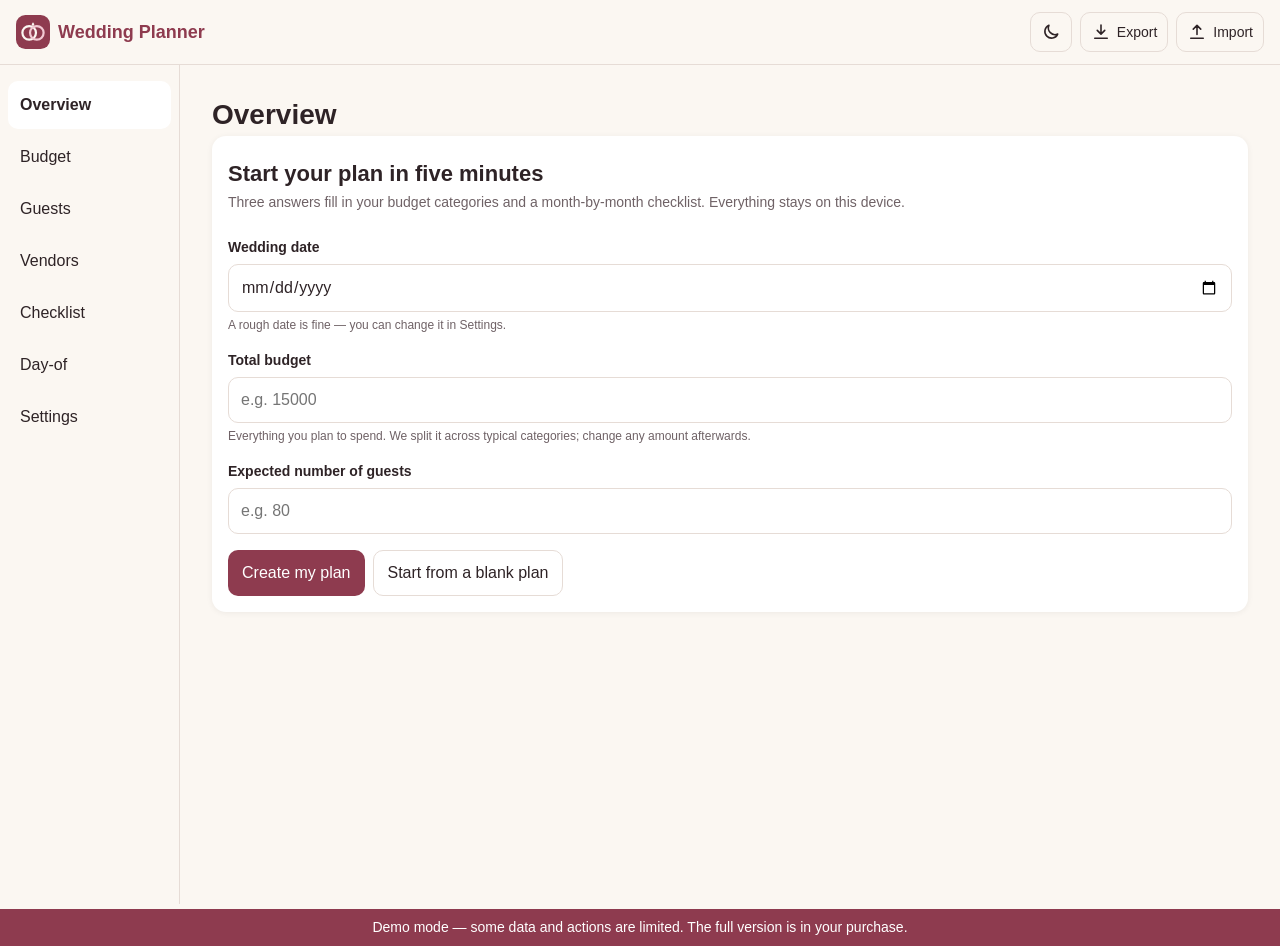
==== commit 8b2eaf1e: "Redesign: full-width layout, logo, mobile menu and icon actions; fix re-render race" ====
--- a/docs/index.html
+++ b/docs/index.html
@@ -245,8 +245,6 @@
 
 /* Wedding-planner additions on top of the shared design system. Colors come from the
    tokens in 00_tokens.css — no hard-coded hex here. */
-#app-title { font-family: var(--font-heading); font-size: var(--text-lg); color: var(--color-primary); }
-:root[data-theme="dark"] #app-title { color: var(--color-accent); }
 
 input[type=date], input[type=time], input[type=text], input[type=number], select {
   width: 100%; font: inherit; padding: 10px 12px; border: 1px solid var(--color-border);
@@ -288,16 +286,91 @@
   body.printing table.table th, body.printing table.table td { border-bottom: 1px solid #999; color: #000; }
 }
 
+
+/* ---------- Header: logo, menu toggle, icon actions ---------- */
+#app-header { position: sticky; top: 0; z-index: 20; background: var(--color-bg); gap: var(--space-3); min-height: 60px; }
+#brand { display: flex; align-items: center; gap: var(--space-2); min-width: 0; margin-right: auto; }
+#brand-logo { flex-shrink: 0; }
+#app-title { font-family: var(--font-heading); font-size: var(--text-lg); color: var(--color-primary); white-space: nowrap; overflow: hidden; text-overflow: ellipsis; }
+:root[data-theme="dark"] #app-title { color: var(--color-accent); }
+#app-controls { display: flex; align-items: center; gap: var(--space-2); }
+.icon-btn { display: inline-flex; align-items: center; justify-content: center; gap: 6px; min-width: 40px; height: 40px; padding: 0 10px; background: transparent; color: var(--color-ink); border: 1px solid var(--color-border); border-radius: var(--radius-sm); }
+.icon-btn:hover { background: var(--color-card); }
+.icon-btn .label { font-size: var(--text-sm); }
+#menuToggle { display: none; }
+
+/* ---------- Desktop: use the whole width ---------- */
+#view-nav { position: sticky; top: 61px; align-self: flex-start; white-space: nowrap; }
+#view-nav button { white-space: nowrap; }
+#view-root { max-width: 1480px; width: 100%; min-width: 0; }
+.split { display: grid; grid-template-columns: 1fr; gap: var(--space-4); align-items: start; }
+.split > .main, .split > .side { min-width: 0; }
+.cols-2 { display: block; }
+.grid-2.top { align-items: start; }
+.bars { margin: 0; }
+.bars li { display: block; padding: var(--space-2) 0; }
+.bar-head { display: flex; justify-content: space-between; gap: var(--space-2); font-size: var(--text-sm); margin-bottom: 4px; }
+.bar { position: relative; height: 8px; background: var(--color-border); border-radius: var(--radius-full); overflow: hidden; }
+.bar .est { position: absolute; left: 0; top: 0; bottom: 0; background: var(--color-border); border-right: 2px solid var(--color-muted); }
+.bar .act { position: absolute; left: 0; top: 0; bottom: 0; background: var(--color-primary); border-radius: var(--radius-full); }
+.bar.over .act { background: var(--color-danger-strong); }
+@media (min-width: 981px) {
+  .split { grid-template-columns: minmax(300px, 380px) 1fr; }
+  .split > .side { position: sticky; top: 76px; }
+  .cols-2 { column-count: 2; column-gap: var(--space-4); }
+  .cols-2 > .card { break-inside: avoid; }
+  #view-root { padding: var(--space-5) var(--space-6) 60px; }
+}
+@media (min-width: 681px) and (max-width: 980px) {
+  .split { grid-template-columns: 1fr; }
+}
+
+/* ---------- Phone: drop-down menu, compact header ---------- */
+@media (max-width: 680px) {
+  #menuToggle { display: inline-flex; }
+  #app-header { padding: var(--space-2) var(--space-3); min-height: 56px; gap: var(--space-2); }
+  #app-controls { gap: var(--space-1); }
+  #app-controls .label { display: none; }
+  .icon-btn { min-width: 38px; height: 38px; padding: 0 8px; }
+  #app-title { font-size: var(--text-base); }
+  #view-nav { display: none; position: fixed; left: 0; right: 0; top: 57px; z-index: 19; flex-direction: column; width: auto; max-height: calc(100vh - 57px); overflow-y: auto;
+    background: var(--color-card); border: 0; border-bottom: 1px solid var(--color-border); box-shadow: var(--shadow-md); padding: var(--space-2); }
+  body.menu-open #view-nav { display: flex; }
+  #view-nav button { padding: 14px var(--space-3); font-size: var(--text-base); }
+}
+@media (max-width: 360px) { #app-title { display: none; } }
+
+@media (min-width: 681px) { #view-nav { min-height: calc(100vh - 61px); } }
+
 </style>
 </head>
 <body>
 <div id="app">
   <header id="app-header">
-    <strong id="app-title">Wedding Planner</strong>
+    <button id="menuToggle" type="button" class="icon-btn" data-nav-toggle aria-label="Open menu" aria-expanded="false" aria-controls="view-nav">
+      <svg viewBox="0 0 24 24" width="22" height="22" fill="none" stroke="currentColor" stroke-width="2" stroke-linecap="round" aria-hidden="true"><path d="M4 7h16M4 12h16M4 17h16"/></svg>
+    </button>
+    <div id="brand">
+      <svg id="brand-logo" viewBox="0 0 40 40" width="34" height="34" aria-hidden="true">
+        <rect width="40" height="40" rx="11" fill="var(--color-primary)"/>
+        <circle cx="15.5" cy="21" r="8" fill="none" stroke="#FBF7F2" stroke-width="2.6"/>
+        <circle cx="24.5" cy="21" r="8" fill="none" stroke="#F2C9D3" stroke-width="2.6"/>
+        <path d="M20 8.5l1.6 2.5-1.6 2.5-1.6-2.5z" fill="#FBF7F2"/>
+      </svg>
+      <strong id="app-title">Wedding Planner</strong>
+    </div>
     <div id="app-controls">
-      <button id="themeToggle" type="button" class="ghost" aria-label="Toggle dark mode">&#9788;</button>
-      <button id="exportBtn" type="button" class="ghost">Export backup</button>
-      <button id="importBtn" type="button" class="ghost">Import backup</button>
+      <button id="themeToggle" type="button" class="icon-btn" aria-label="Toggle dark mode" title="Light / dark">
+        <svg viewBox="0 0 24 24" width="20" height="20" fill="none" stroke="currentColor" stroke-width="1.9" stroke-linecap="round" stroke-linejoin="round" aria-hidden="true"><path d="M20 14.5A8 8 0 0 1 9.5 4 8 8 0 1 0 20 14.5z"/></svg>
+      </button>
+      <button id="exportBtn" type="button" class="icon-btn" aria-label="Export backup" title="Export backup">
+        <svg viewBox="0 0 24 24" width="20" height="20" fill="none" stroke="currentColor" stroke-width="1.9" stroke-linecap="round" stroke-linejoin="round" aria-hidden="true"><path d="M12 3.5v11M7.5 10l4.5 4.5 4.5-4.5M4.5 19.5h15"/></svg>
+        <span class="label">Export</span>
+      </button>
+      <button id="importBtn" type="button" class="icon-btn" aria-label="Import backup" title="Import backup">
+        <svg viewBox="0 0 24 24" width="20" height="20" fill="none" stroke="currentColor" stroke-width="1.9" stroke-linecap="round" stroke-linejoin="round" aria-hidden="true"><path d="M12 15V4M7.5 8.5L12 4l4.5 4.5M4.5 19.5h15"/></svg>
+        <span class="label">Import</span>
+      </button>
       <input id="importFile" type="file" accept="application/json" hidden>
     </div>
   </header>
@@ -331,6 +404,7 @@
       b.setAttribute('aria-current', b.dataset.nav === id ? 'page' : 'false');
     });
     if (location.hash !== '#' + id) location.hash = '#' + id;
+    if (App.ui && App.ui.closeMenu) App.ui.closeMenu();
   }
 
   function buildNav() {
@@ -346,7 +420,13 @@
     });
   }
 
-  window.addEventListener('hashchange', function () { show(location.hash.slice(1)); });
+  // show() itself sets location.hash, which fires hashchange a moment later. Only re-render
+  // when the hash points at a DIFFERENT view (back/forward, typed URL) — otherwise that echo
+  // re-renders the current view and wipes anything the user has just started typing.
+  window.addEventListener('hashchange', function () {
+    var id = location.hash.slice(1);
+    if (document.getElementById('view-root').dataset.activeView !== id) show(id);
+  });
   window.AppRouter = {
     init: function () {
       buildNav();
@@ -711,7 +791,24 @@
       });
       card.appendChild(ul);
     }
-    root.appendChild(card);
+    var cats = D.list('budget');
+    var bcard = h('div', { class: 'card' }, h('h2', { text: 'Budget by category' }));
+    if (!cats.length) bcard.appendChild(C.emptyState('No categories yet', 'Finish the setup or add categories in Budget.'));
+    else {
+      var maxv = cats.reduce(function (m, c) { return Math.max(m, c.est || 0, c.actual || 0); }, 1);
+      var ul2 = h('ul', { class: 'bars' });
+      cats.forEach(function (c) {
+        var over = (c.actual || 0) > (c.est || 0);
+        ul2.appendChild(h('li', null,
+          h('div', { class: 'bar-row' },
+            h('div', { class: 'bar-head' }, h('span', { text: c.name }), h('span', { class: over ? 'neg' : 'caption', text: C.fmt(c.actual || 0) + ' of ' + C.fmt(c.est || 0) })),
+            h('div', { class: 'bar' + (over ? ' over' : ''), attrs: { role: 'img', 'aria-label': c.name + ': ' + C.fmt(c.actual || 0) + ' spent of ' + C.fmt(c.est || 0) } },
+              h('span', { class: 'est', style: 'width:' + Math.round((c.est || 0) * 100 / maxv) + '%' }),
+              h('span', { class: 'act', style: 'width:' + Math.round((c.actual || 0) * 100 / maxv) + '%' })))));
+      });
+      bcard.appendChild(ul2);
+    }
+    root.appendChild(h('div', { class: 'grid-2 top' }, card, bcard));
   }
 
   App.views.overview = {
@@ -794,7 +891,7 @@
           h('thead', null, h('tr', null, ['Category', 'Estimated', 'Actual', 'Paid', 'Left to spend', ''].map(function (x) { return h('th', { text: x }); }))),
           tbody)));
       }
-      root.appendChild(card);
+      var main = h('div', { class: 'main' }, card);
 
       var name = h('input', { type: 'text', id: 'catName', attrs: { maxlength: '60' } });
       var est = h('input', { type: 'text', id: 'catEst', attrs: { inputmode: 'decimal' } });
@@ -811,7 +908,7 @@
         D.save('budget', all);
         App.views.budget.render(root);
       });
-      root.appendChild(add);
+      root.appendChild(h('div', { class: 'split' }, h('div', { class: 'side' }, add), main));
     },
   };
   App.nav.push('budget');
@@ -866,7 +963,7 @@
         if (!nm) return C.setError(fName, 'Enter the guest’s name.');
         if (!(n >= 1 && n <= 20)) return C.setError(fParty, 'Enter between 1 and 20 people.');
         if (window.APP_DEMO_MODE && guests.length >= DEMO_GUEST_LIMIT) {
-          root.insertBefore(C.banner('warning', 'The demo is limited to ' + DEMO_GUEST_LIMIT + ' guests. The full version has no limit.'), form);
+          form.parentNode.insertBefore(C.banner('warning', 'The demo is limited to ' + DEMO_GUEST_LIMIT + ' guests. The full version has no limit.'), form);
           return;
         }
         var all = D.list('guests');
@@ -874,7 +971,7 @@
         D.save('guests', all);
         App.views.guests.render(root);
       });
-      root.appendChild(form);
+      var side = h('div', { class: 'side' }, form);
 
       var listCard = h('div', { class: 'card' }, h('h2', { text: 'Guest list' }));
       if (!guests.length) {
@@ -911,7 +1008,7 @@
           C.printSheet('Guest list — ' + t.yes + ' coming, ' + t.pending + ' waiting', pt);
         } } }));
       }
-      root.appendChild(listCard);
+      var main = h('div', { class: 'main' }, listCard);
 
       var tableNames = Object.keys(t.tables).sort(function (a, b) { return a.localeCompare(b, undefined, { numeric: true }); });
       var tcard = h('div', { class: 'card' }, h('h2', { text: 'People per table' }));
@@ -921,7 +1018,8 @@
         tableNames.forEach(function (n) { ul.appendChild(h('li', null, h('span', { text: 'Table ' + n }), h('strong', { text: String(t.tables[n]) }))); });
         tcard.appendChild(ul);
       }
-      root.appendChild(tcard);
+      side.appendChild(tcard);
+      root.appendChild(h('div', { class: 'split' }, side, main));
     },
   };
   App.nav.push('guests');
@@ -972,7 +1070,7 @@
         D.save('vendors', all);
         App.views.vendors.render(root);
       });
-      root.appendChild(form);
+      var side = h('div', { class: 'side' }, form);
 
       var card = h('div', { class: 'card' }, h('h2', { text: 'Your vendors' }));
       if (!vendors.length) {
@@ -1004,7 +1102,7 @@
           h('thead', null, h('tr', null, ['Vendor', 'Contact', 'Quote', 'Deposit', 'Due', 'Paid', ''].map(function (x) { return h('th', { text: x }); }))),
           tbody)));
       }
-      root.appendChild(card);
+      root.appendChild(h('div', { class: 'split' }, side, h('div', { class: 'main' }, card)));
     },
   };
   App.nav.push('vendors');
@@ -1034,6 +1132,7 @@
           h('span', { style: 'width:' + pct + '%' }))));
       if (!w.date) root.appendChild(C.banner('info', 'Add your wedding date in Settings to see a do-by date for each group.'));
 
+      var cols = h('div', { class: 'cols-2' });
       D.taskGroups().forEach(function (grp) {
         var when = w.date ? C.monthsBefore(w.date, grp.months) : null;
         var card = h('div', { class: 'card' },
@@ -1056,7 +1155,7 @@
           ul.appendChild(h('li', null, h('label', { class: 'check' + (t.done ? ' done' : '') }, cb, h('span', { text: t.title })), del));
         });
         card.appendChild(ul);
-        root.appendChild(card);
+        cols.appendChild(card);
       });
 
       var title = h('input', { type: 'text', id: 'taskTitle', attrs: { maxlength: '120' } });
@@ -1074,7 +1173,7 @@
         D.save('tasks', all);
         App.views.checklist.render(root);
       });
-      root.appendChild(add);
+      root.appendChild(h('div', { class: 'split' }, h('div', { class: 'side' }, add), h('div', { class: 'main' }, cols)));
     },
   };
   App.nav.push('checklist');
@@ -1126,7 +1225,7 @@
         D.save('events', C.TIMELINE.map(function (e) { return { id: C.uid(), time: e[0], title: e[1], note: e[2] }; }));
         App.views.dayof.render(root);
       });
-      root.appendChild(form);
+      var side = h('div', { class: 'side' }, form);
 
       var card = h('div', { class: 'card' }, h('h2', { text: 'Timeline' }));
       if (!events.length) {
@@ -1150,7 +1249,7 @@
           C.printSheet('Wedding day timeline' + (w.date ? ' — ' + C.fmtDate(C.parseISO(w.date)) : ''), pt);
         } } }));
       }
-      root.appendChild(card);
+      root.appendChild(h('div', { class: 'split' }, side, h('div', { class: 'main' }, card)));
     },
   };
   App.nav.push('dayof');
@@ -1290,6 +1389,24 @@
       });
     },
   };
+
+  /* Mobile menu: the nav collapses into a drop-down under the header below 680px. */
+  var menuBtn = document.getElementById('menuToggle');
+  App.ui.closeMenu = function () {
+    document.body.classList.remove('menu-open');
+    menuBtn.setAttribute('aria-expanded', 'false');
+    menuBtn.setAttribute('aria-label', 'Open menu');
+  };
+  menuBtn.addEventListener('click', function (e) {
+    e.stopPropagation();
+    var open = document.body.classList.toggle('menu-open');
+    menuBtn.setAttribute('aria-expanded', open ? 'true' : 'false');
+    menuBtn.setAttribute('aria-label', open ? 'Close menu' : 'Open menu');
+  });
+  document.addEventListener('click', function (e) {
+    if (document.body.classList.contains('menu-open') && !e.target.closest('#view-nav')) App.ui.closeMenu();
+  });
+  document.addEventListener('keydown', function (e) { if (e.key === 'Escape') App.ui.closeMenu(); });
 
   function applyTheme() {
     var theme = App.store.get('theme', 'light');
